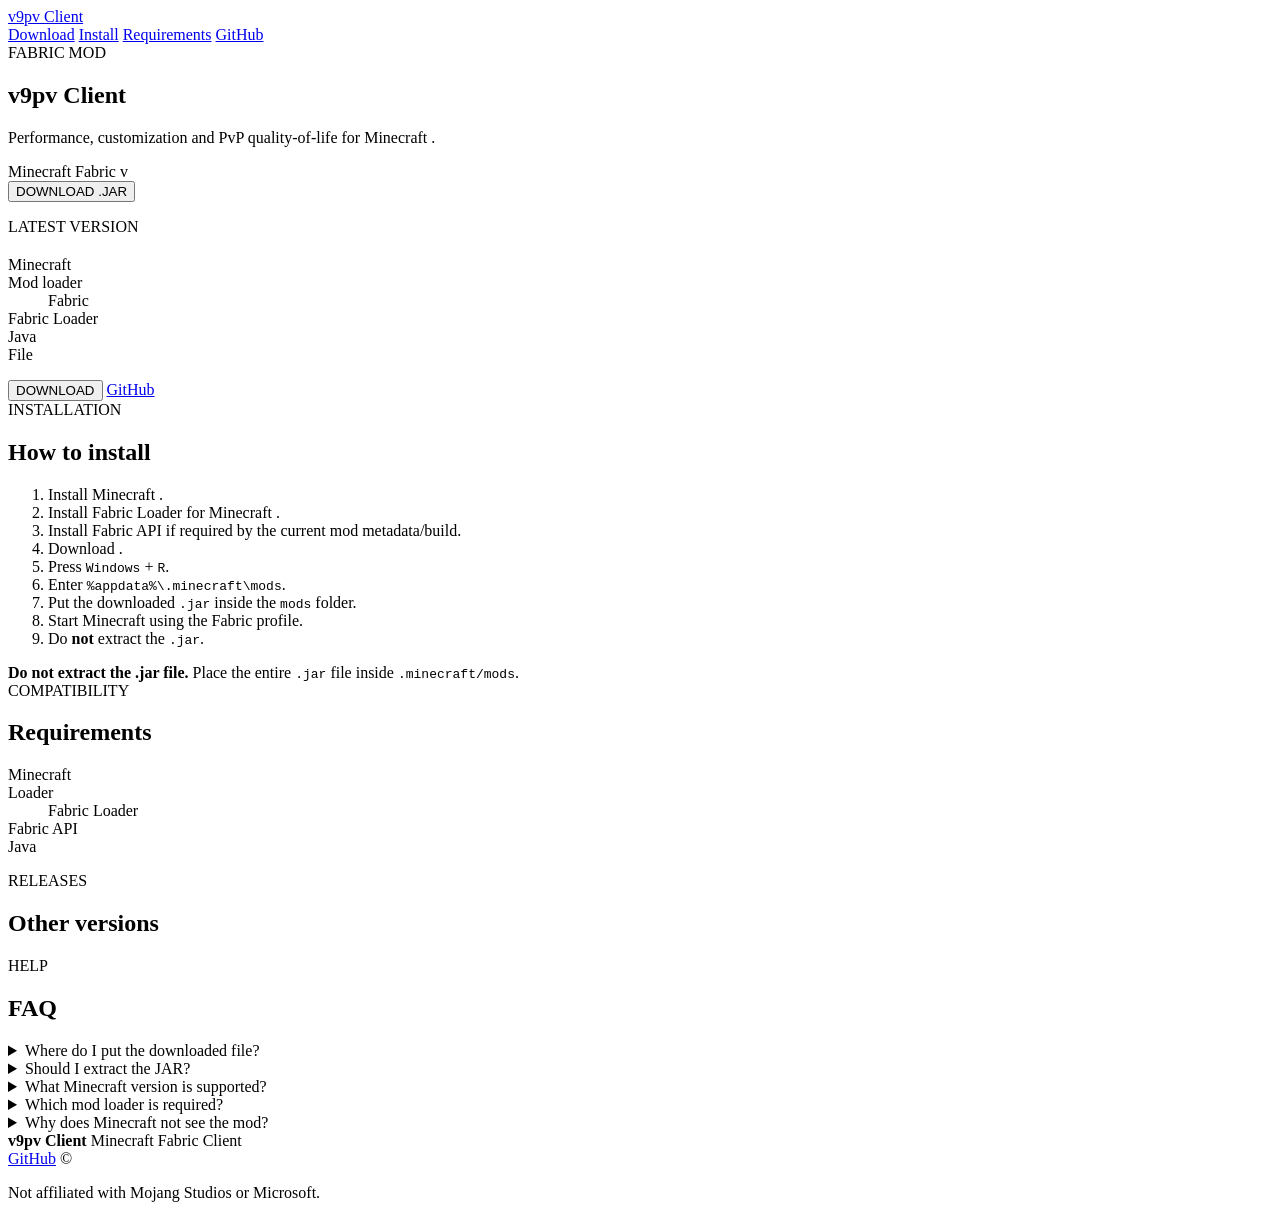
==== index.html @ d53e1587 "Add v9pv download site: index.html" ====
<!doctype html>
<html lang="en">
<head>
    <meta charset="utf-8">
    <meta name="viewport" content="width=device-width, initial-scale=1">
    <meta name="theme-color" content="#0F0B1A">
    <meta name="description" content="Download v9pv Client, a Fabric mod for Minecraft.">
    <title>v9pv Client — Download</title>
    <link rel="stylesheet" href="style.css">
</head>
<body>
    <header class="site-header">
        <nav class="nav container" aria-label="Main navigation">
            <a class="brand" href="#top" data-config="name">v9pv Client</a>
            <div class="nav-links">
                <a href="#download">Download</a>
                <a href="#install">Install</a>
                <a href="#requirements">Requirements</a>
                <a href="#" data-github-link>GitHub</a>
            </div>
        </nav>
    </header>

    <main id="top">
        <section class="hero container" aria-labelledby="hero-title">
            <div class="hero-card">
                <span class="eyebrow">FABRIC MOD</span>
                <h1 id="hero-title" data-config="name">v9pv Client</h1>
                <p class="hero-subtitle">
                    Performance, customization and PvP quality-of-life for Minecraft
                    <span data-config="minecraftVersion"></span>.
                </p>

                <div class="badges" aria-label="Compatibility">
                    <span class="badge">Minecraft <span data-config="minecraftVersion"></span></span>
                    <span class="badge">Fabric</span>
                    <span class="badge">v<span data-config="version"></span></span>
                </div>

                <button class="button button-primary button-large" type="button" data-download-button>
                    DOWNLOAD .JAR
                </button>

                <p class="file-line">
                    <code data-config="fileName"></code>
                    <span class="file-size" data-file-size hidden>• <span data-config="fileSize"></span></span>
                </p>
            </div>
        </section>

        <section id="download" class="section container" aria-labelledby="download-title">
            <div class="section-heading">
                <span class="eyebrow">LATEST VERSION</span>
                <h2 id="download-title"><span data-config="name"></span> <span data-config="version"></span></h2>
            </div>

            <article class="card download-card">
                <dl class="details-grid">
                    <div><dt>Minecraft</dt><dd data-config="minecraftVersion"></dd></div>
                    <div><dt>Mod loader</dt><dd>Fabric</dd></div>
                    <div><dt>Fabric Loader</dt><dd data-config="fabricLoaderVersion"></dd></div>
                    <div><dt>Java</dt><dd data-config="javaVersion"></dd></div>
                    <div class="wide"><dt>File</dt><dd><code data-config="fileName"></code></dd></div>
                    <div class="wide" data-release-date-row hidden><dt>Release date</dt><dd data-config="releaseDate"></dd></div>
                </dl>

                <div class="button-row">
                    <button class="button button-primary" type="button" data-download-button>DOWNLOAD</button>
                    <a class="button button-secondary" href="#" data-github-link>GitHub</a>
                </div>
            </article>

            <article class="card checksum-card" data-checksum-section hidden>
                <div>
                    <span class="card-label">SHA-256</span>
                    <code class="checksum" data-config="sha256"></code>
                </div>
                <button class="button button-small button-secondary" type="button" data-copy-checksum>COPY</button>
            </article>
        </section>

        <section id="install" class="section container" aria-labelledby="install-title">
            <div class="section-heading">
                <span class="eyebrow">INSTALLATION</span>
                <h2 id="install-title">How to install</h2>
            </div>

            <article class="card">
                <ol class="steps">
                    <li>Install Minecraft <strong data-config="minecraftVersion"></strong>.</li>
                    <li>Install Fabric Loader for Minecraft <strong data-config="minecraftVersion"></strong>.</li>
                    <li>Install Fabric API <strong data-config="fabricApiVersion"></strong> if required by the current mod metadata/build.</li>
                    <li>Download <code data-config="fileName"></code>.</li>
                    <li>Press <kbd>Windows</kbd> + <kbd>R</kbd>.</li>
                    <li>Enter <code>%appdata%\.minecraft\mods</code>.</li>
                    <li>Put the downloaded <code>.jar</code> inside the <code>mods</code> folder.</li>
                    <li>Start Minecraft using the Fabric profile.</li>
                    <li>Do <strong>not</strong> extract the <code>.jar</code>.</li>
                </ol>

                <aside class="info-box" aria-label="Installation warning">
                    <strong>Do not extract the .jar file.</strong>
                    <span>Place the entire <code>.jar</code> file inside <code>.minecraft/mods</code>.</span>
                </aside>
            </article>
        </section>

        <section id="requirements" class="section container" aria-labelledby="requirements-title">
            <div class="section-heading">
                <span class="eyebrow">COMPATIBILITY</span>
                <h2 id="requirements-title">Requirements</h2>
            </div>

            <article class="card">
                <dl class="requirements-list">
                    <div><dt>Minecraft</dt><dd data-config="minecraftVersion"></dd></div>
                    <div><dt>Loader</dt><dd>Fabric Loader <span data-config="fabricLoaderVersion"></span></dd></div>
                    <div><dt>Fabric API</dt><dd data-config="fabricApiVersion"></dd></div>
                    <div><dt>Java</dt><dd data-config="javaVersion"></dd></div>
                </dl>
            </article>
        </section>

        <section class="section container" aria-labelledby="versions-title">
            <div class="section-heading">
                <span class="eyebrow">RELEASES</span>
                <h2 id="versions-title">Other versions</h2>
            </div>
            <div class="releases" data-releases-list></div>
        </section>

        <section class="section container" aria-labelledby="faq-title">
            <div class="section-heading">
                <span class="eyebrow">HELP</span>
                <h2 id="faq-title">FAQ</h2>
            </div>

            <div class="faq-list">
                <details class="card">
                    <summary>Where do I put the downloaded file?</summary>
                    <p>Put the <code>.jar</code> file in your Minecraft <code>mods</code> folder.</p>
                </details>
                <details class="card">
                    <summary>Should I extract the JAR?</summary>
                    <p>No. Put the complete <code>.jar</code> file in the <code>mods</code> folder.</p>
                </details>
                <details class="card">
                    <summary>What Minecraft version is supported?</summary>
                    <p>Minecraft <span data-config="minecraftVersion"></span>.</p>
                </details>
                <details class="card">
                    <summary>Which mod loader is required?</summary>
                    <p>Fabric.</p>
                </details>
                <details class="card">
                    <summary>Why does Minecraft not see the mod?</summary>
                    <p>
                        Check that Minecraft, Fabric Loader and required dependencies match the versions listed on this page,
                        and that the <code>.jar</code> is inside the correct <code>mods</code> folder.
                    </p>
                </details>
            </div>
        </section>
    </main>

    <footer class="footer">
        <div class="container footer-inner">
            <div>
                <strong data-config="name">v9pv Client</strong>
                <span>Minecraft Fabric Client</span>
            </div>
            <div class="footer-links">
                <a href="#" data-github-link>GitHub</a>
                <span>© <span data-current-year></span></span>
            </div>
        </div>
        <p class="container disclaimer">Not affiliated with Mojang Studios or Microsoft.</p>
    </footer>

    <div class="modal-backdrop" data-download-modal hidden>
        <div class="modal" role="dialog" aria-modal="true" aria-labelledby="modal-title" aria-describedby="modal-description">
            <button class="modal-close" type="button" aria-label="Close" data-modal-close>×</button>
            <span class="eyebrow">DOWNLOAD</span>
            <h2 id="modal-title">Download unavailable</h2>
            <p id="modal-description">The .jar file has not been uploaded yet.</p>
            <div class="button-row">
                <a class="button button-secondary" href="#" data-github-link>GitHub</a>
                <button class="button button-primary" type="button" data-modal-close>Close</button>
            </div>
        </div>
    </div>

    <script src="config.js"></script>
    <script src="script.js"></script>
</body>
</html>
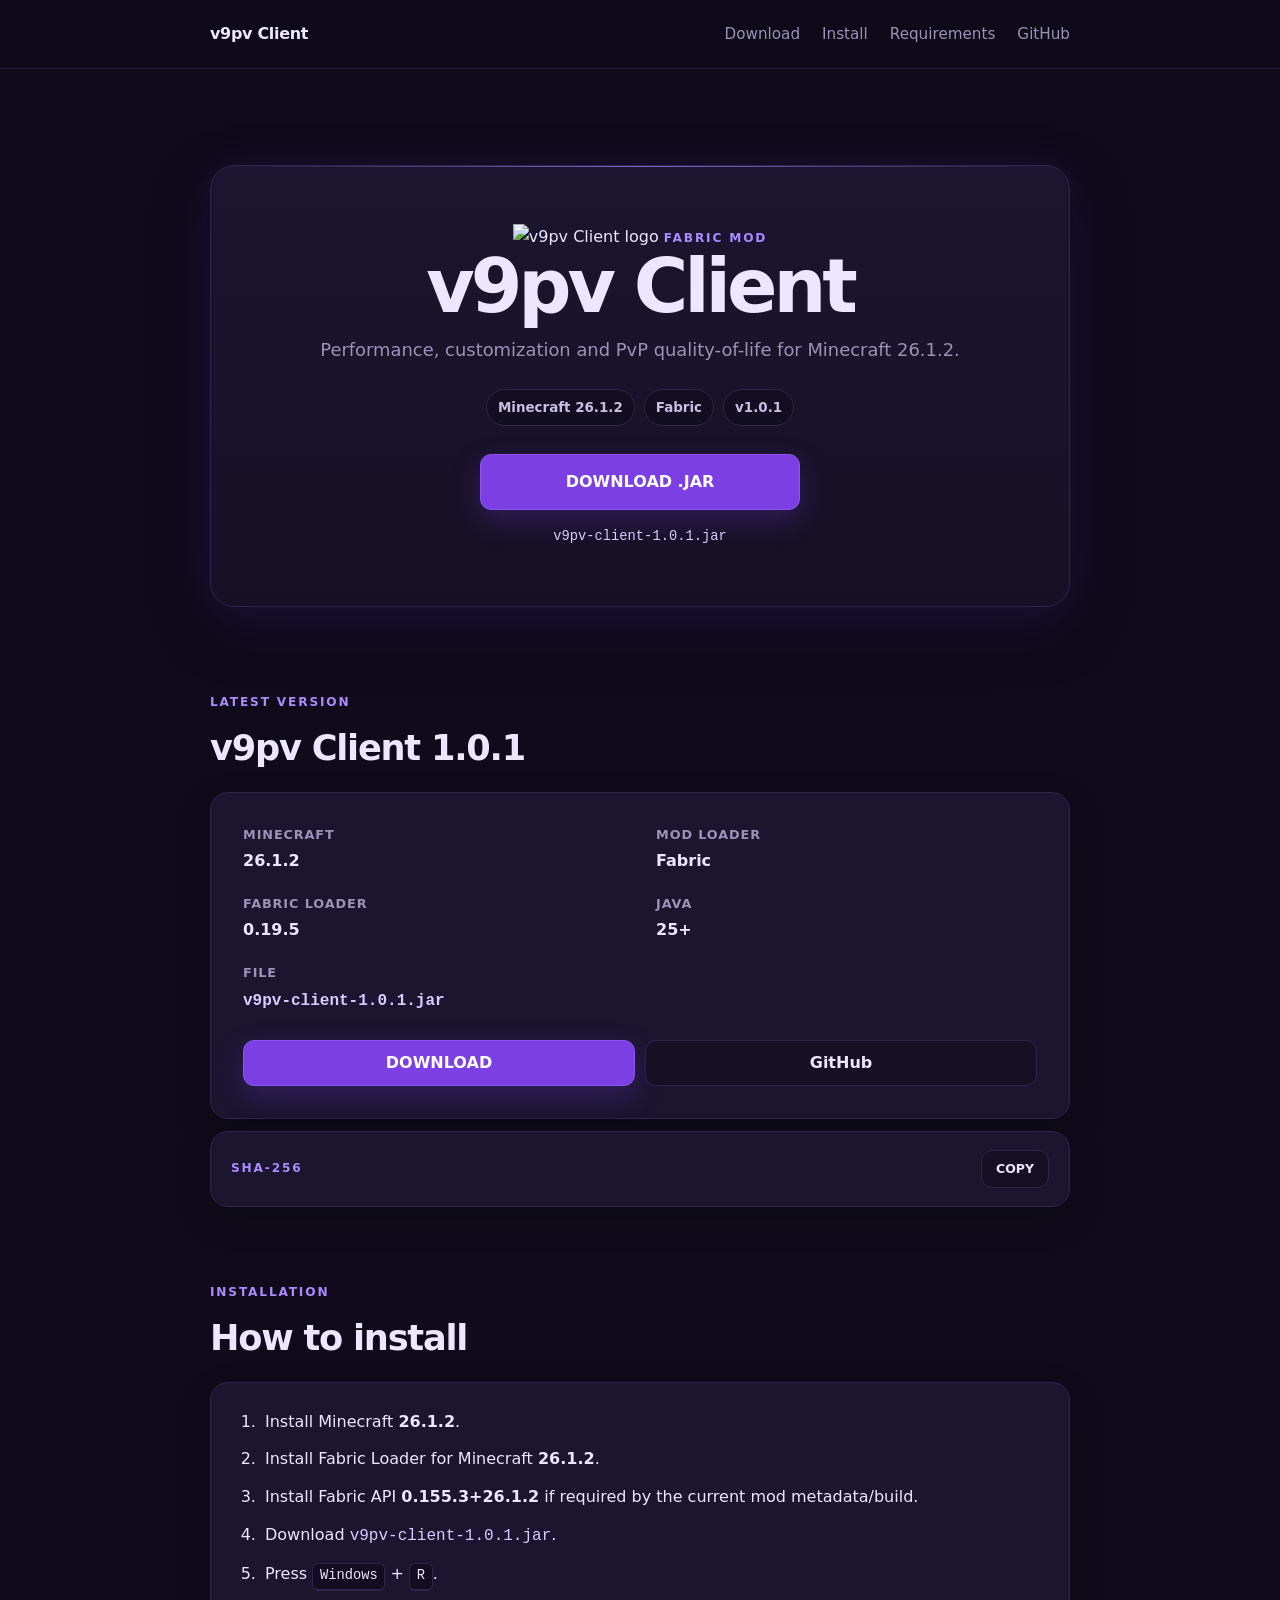
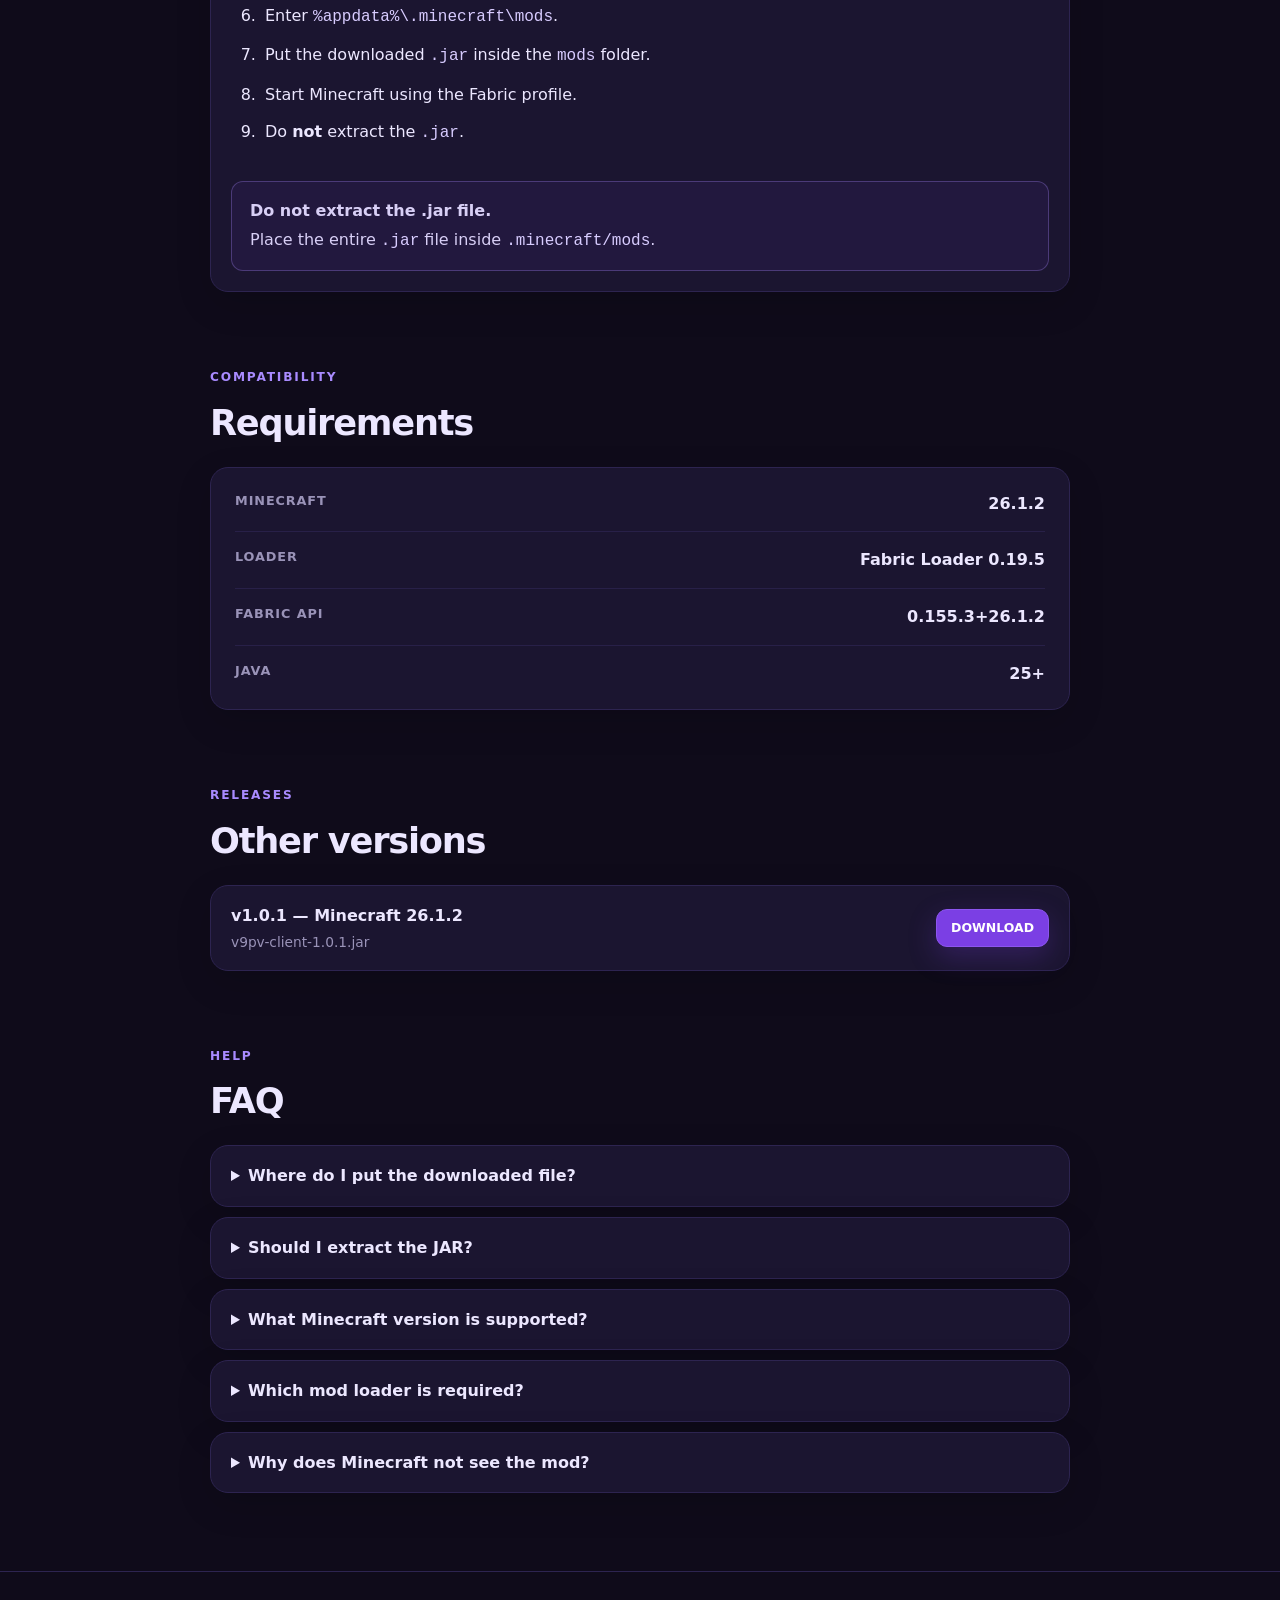
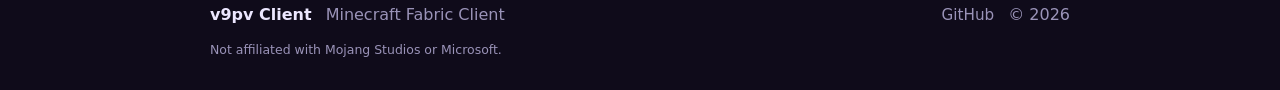
==== commit 00d7beea: "Add v9pv logo and favicon" ====
--- a/index.html
+++ b/index.html
@@ -4,6 +4,7 @@
     <meta charset="utf-8">
     <meta name="viewport" content="width=device-width, initial-scale=1">
     <meta name="theme-color" content="#0F0B1A">
+    <link rel="icon" type="image/png" href="[data-uri]իդrOB2A9No9J3H2WYsCaqwNf7xJZdIYKczF15wp8mzHqiu1EhzwyYFQDXjI+bVhPhllx0Utlufw+PBBlMVMJAzZI9QWgxjVyAjaHCjLEgVmsVSe21QArn31qKEp5tD0vHDamevo/+AEEoZFApRtuUHAu146RJg1ZMnADfQ6JYNQpCJELrwKAifHASEi7QaluWrlAh1RUKglVF5gxirvw5hqQt4U9EGy4wVEICEHDL0U0AyOChFZx5p4EQx7XjiF572ixHC9QqOIdW2b7nUp2oZipsKWT15UHzMOipUU1JPL4g4za4AnU9nTGLFl3RwHR43jGw/[base64]/0A6RJh2pV66KTtmsSpttF0J0hEyN1bwjNy8Q0Bsrnn7rkU+jCNZ2gLS5Bd2aTjCDkanzRGNcRwKqgevae09DiQXMFWdoUJ3Cy3/9b9tuAm1BFnfEm5Vra3JGEKRHwUWDoUCJD3/pGco1faa2BgIYDmqQxN2PXKOOMRXR2RQ+dd+rNFOEJqyzWzbK4xnH5YAkDptFKloPA95+zyJKLGKhPEsA8ctnXwKFVGW2Fs1OGARb9UYZ0bQBnnkZ2cMLm+Ly+vcQ3AQYC2+V7RMrFT/43SUVmMN8cWYWqQhQC+XpGVChpyAnKSrutEd1CB7rE9lDMiJIKU7zU8Tr716AocRCubNNgwkWZ/lK1MzEMaCGuyHyy+afk25KYavxDRqo+eJMHR8e4lUHdkR/aVwrTiWmvt2d7pFYF81V5jfcvphdcYyzOH4Kfu1qC3AYiIVyVyO5A67aa+YgDBcoDbbgAV7IrfHA1114K666/XyGpnuJSvFFtMgWdpTntNZPgzYovHOyM3ZWKnztKHelfjHb1FjJTXp4NxY1KgDlrkjVxdgu43CHvfKCv2d/NIqCaRLkJo4BNYoaJkzDNF0UWB+N+O5LD0JOyGsRUWSgcaxhrxGoPS86N0e0CI1NoZedpcX2x/iOhlrlhroxEzpifswcnI142kiCfOfeB9AfDDFnPU0VTEfIJpfFidoA6G0HHosr//lcmRGrgxHf8fzvEAjMPTlJlfsJ/VsxAcZFmqxlFQkhqOmKUSfkodMogW5PYdsYG01muV1OuW80FQnEqy89yH41gtHwptvPwZWfeRwEqZKf3HqfYPFLIzq45kdw0wv7WOuPuDDV05X7nywaQY9CBDoolZ2Dy82FvHFpu+kdzXfLo74zJvo3iJxtXopQMv7G2ZS/r77kIE5pyIWi1GX75zBvOyE4Vvyh4mfsFFUhKswVZ2NUr2NQL2N1WPGa5/8niUCZ0SyQZgzWIxHIoqBZQbNAwEALoAXE+wrSjGZGIhhhNDMEK2EWUBS9+DmMZgWIAmYlgpU0K0gUMfGmMWgFrTDSCl6z7yAGGLEandCA65izMwBTAD38XM3S8zznJYHhEwJ40o/h2ucfT0JHcth6k9iUW11zzhwLYRhvblOiqk2L7HhXR1RA2WkpTL6W+UPTbggUio3KV965G9PFHOBCheqF6374tv+TbvGl4jzBUTuEK3732wxlL2L+bvkJHTSoDn6X2k6PXLmxNoKoS3TTN5bL4dhkRGKs0bpJCb6hv/z8ryEgAIZwfMJu8YkNsGjnPhzLEWHXwuw5YMx/sYUtUb6MBFN5oq0JyMW210Wxv8JztTt2oqXOIuRGaUZEYYlTpMejc6UGi6j7JjygWmv9w5L7YUfdW/WHd/9C/mBi0Xb3DYVFhNGt+KfuX8MY1hfaWv54C2UuhzSgW2iKKBo7LuoIIeOfs33QawjuK35oavvvYLav7Wv72r62r+1rouu/AYrUXWAzZ27gAAAAAElFTkSuQmCC">
     <meta name="description" content="Download v9pv Client, a Fabric mod for Minecraft.">
     <title>v9pv Client — Download</title>
     <link rel="stylesheet" href="style.css">
@@ -11,7 +12,7 @@
 <body>
     <header class="site-header">
         <nav class="nav container" aria-label="Main navigation">
-            <a class="brand" href="#top" data-config="name">v9pv Client</a>
+            <a class="brand" href="#top"><img class="brand-logo" src="[data-uri]իդrOB2A9No9J3H2WYsCaqwNf7xJZdIYKczF15wp8mzHqiu1EhzwyYFQDXjI+bVhPhllx0Utlufw+PBBlMVMJAzZI9QWgxjVyAjaHCjLEgVmsVSe21QArn31qKEp5tD0vHDamevo/+AEEoZFApRtuUHAu146RJg1ZMnADfQ6JYNQpCJELrwKAifHASEi7QaluWrlAh1RUKglVF5gxirvw5hqQt4U9EGy4wVEICEHDL0U0AyOChFZx5p4EQx7XjiF572ixHC9QqOIdW2b7nUp2oZipsKWT15UHzMOipUU1JPL4g4za4AnU9nTGLFl3RwHR43jGw/[base64]/0A6RJh2pV66KTtmsSpttF0J0hEyN1bwjNy8Q0Bsrnn7rkU+jCNZ2gLS5Bd2aTjCDkanzRGNcRwKqgevae09DiQXMFWdoUJ3Cy3/9b9tuAm1BFnfEm5Vra3JGEKRHwUWDoUCJD3/pGco1faa2BgIYDmqQxN2PXKOOMRXR2RQ+dd+rNFOEJqyzWzbK4xnH5YAkDptFKloPA95+zyJKLGKhPEsA8ctnXwKFVGW2Fs1OGARb9UYZ0bQBnnkZ2cMLm+Ly+vcQ3AQYC2+V7RMrFT/43SUVmMN8cWYWqQhQC+XpGVChpyAnKSrutEd1CB7rE9lDMiJIKU7zU8Tr716AocRCubNNgwkWZ/lK1MzEMaCGuyHyy+afk25KYavxDRqo+eJMHR8e4lUHdkR/aVwrTiWmvt2d7pFYF81V5jfcvphdcYyzOH4Kfu1qC3AYiIVyVyO5A67aa+YgDBcoDbbgAV7IrfHA1114K666/XyGpnuJSvFFtMgWdpTntNZPgzYovHOyM3ZWKnztKHelfjHb1FjJTXp4NxY1KgDlrkjVxdgu43CHvfKCv2d/NIqCaRLkJo4BNYoaJkzDNF0UWB+N+O5LD0JOyGsRUWSgcaxhrxGoPS86N0e0CI1NoZedpcX2x/iOhlrlhroxEzpifswcnI142kiCfOfeB9AfDDFnPU0VTEfIJpfFidoA6G0HHosr//lcmRGrgxHf8fzvEAjMPTlJlfsJ/VsxAcZFmqxlFQkhqOmKUSfkodMogW5PYdsYG01muV1OuW80FQnEqy89yH41gtHwptvPwZWfeRwEqZKf3HqfYPFLIzq45kdw0wv7WOuPuDDV05X7nywaQY9CBDoolZ2Dy82FvHFpu+kdzXfLo74zJvo3iJxtXopQMv7G2ZS/r77kIE5pyIWi1GX75zBvOyE4Vvyh4mfsFFUhKswVZ2NUr2NQL2N1WPGa5/8niUCZ0SyQZgzWIxHIoqBZQbNAwEALoAXE+wrSjGZGIhhhNDMEK2EWUBS9+DmMZgWIAmYlgpU0K0gUMfGmMWgFrTDSCl6z7yAGGLEandCA65izMwBTAD38XM3S8zznJYHhEwJ40o/h2ucfT0JHcth6k9iUW11zzhwLYRhvblOiqk2L7HhXR1RA2WkpTL6W+UPTbggUio3KV965G9PFHOBCheqF6374tv+TbvGl4jzBUTuEK3732wxlL2L+bvkJHTSoDn6X2k6PXLmxNoKoS3TTN5bL4dhkRGKs0bpJCb6hv/z8ryEgAIZwfMJu8YkNsGjnPhzLEWHXwuw5YMx/sYUtUb6MBFN5oq0JyMW210Wxv8JztTt2oqXOIuRGaUZEYYlTpMejc6UGi6j7JjygWmv9w5L7YUfdW/WHd/9C/mBi0Xb3DYVFhNGt+KfuX8MY1hfaWv54C2UuhzSgW2iKKBo7LuoIIeOfs33QawjuK35oavvvYLav7Wv72r62r+1rouu/AYrUXWAzZ27gAAAAAElFTkSuQmCC" alt="" aria-hidden="true"><span data-config="name">v9pv Client</span></a>
             <div class="nav-links">
                 <a href="#download">Download</a>
                 <a href="#install">Install</a>
@@ -24,6 +25,7 @@
     <main id="top">
         <section class="hero container" aria-labelledby="hero-title">
             <div class="hero-card">
+                <img class="hero-logo" src="[data-uri]իդrOB2A9No9J3H2WYsCaqwNf7xJZdIYKczF15wp8mzHqiu1EhzwyYFQDXjI+bVhPhllx0Utlufw+PBBlMVMJAzZI9QWgxjVyAjaHCjLEgVmsVSe21QArn31qKEp5tD0vHDamevo/+AEEoZFApRtuUHAu146RJg1ZMnADfQ6JYNQpCJELrwKAifHASEi7QaluWrlAh1RUKglVF5gxirvw5hqQt4U9EGy4wVEICEHDL0U0AyOChFZx5p4EQx7XjiF572ixHC9QqOIdW2b7nUp2oZipsKWT15UHzMOipUU1JPL4g4za4AnU9nTGLFl3RwHR43jGw/[base64]/0A6RJh2pV66KTtmsSpttF0J0hEyN1bwjNy8Q0Bsrnn7rkU+jCNZ2gLS5Bd2aTjCDkanzRGNcRwKqgevae09DiQXMFWdoUJ3Cy3/9b9tuAm1BFnfEm5Vra3JGEKRHwUWDoUCJD3/pGco1faa2BgIYDmqQxN2PXKOOMRXR2RQ+dd+rNFOEJqyzWzbK4xnH5YAkDptFKloPA95+zyJKLGKhPEsA8ctnXwKFVGW2Fs1OGARb9UYZ0bQBnnkZ2cMLm+Ly+vcQ3AQYC2+V7RMrFT/43SUVmMN8cWYWqQhQC+XpGVChpyAnKSrutEd1CB7rE9lDMiJIKU7zU8Tr716AocRCubNNgwkWZ/lK1MzEMaCGuyHyy+afk25KYavxDRqo+eJMHR8e4lUHdkR/aVwrTiWmvt2d7pFYF81V5jfcvphdcYyzOH4Kfu1qC3AYiIVyVyO5A67aa+YgDBcoDbbgAV7IrfHA1114K666/XyGpnuJSvFFtMgWdpTntNZPgzYovHOyM3ZWKnztKHelfjHb1FjJTXp4NxY1KgDlrkjVxdgu43CHvfKCv2d/NIqCaRLkJo4BNYoaJkzDNF0UWB+N+O5LD0JOyGsRUWSgcaxhrxGoPS86N0e0CI1NoZedpcX2x/iOhlrlhroxEzpifswcnI142kiCfOfeB9AfDDFnPU0VTEfIJpfFidoA6G0HHosr//lcmRGrgxHf8fzvEAjMPTlJlfsJ/VsxAcZFmqxlFQkhqOmKUSfkodMogW5PYdsYG01muV1OuW80FQnEqy89yH41gtHwptvPwZWfeRwEqZKf3HqfYPFLIzq45kdw0wv7WOuPuDDV05X7nywaQY9CBDoolZ2Dy82FvHFpu+kdzXfLo74zJvo3iJxtXopQMv7G2ZS/r77kIE5pyIWi1GX75zBvOyE4Vvyh4mfsFFUhKswVZ2NUr2NQL2N1WPGa5/8niUCZ0SyQZgzWIxHIoqBZQbNAwEALoAXE+wrSjGZGIhhhNDMEK2EWUBS9+DmMZgWIAmYlgpU0K0gUMfGmMWgFrTDSCl6z7yAGGLEandCA65izMwBTAD38XM3S8zznJYHhEwJ40o/h2ucfT0JHcth6k9iUW11zzhwLYRhvblOiqk2L7HhXR1RA2WkpTL6W+UPTbggUio3KV965G9PFHOBCheqF6374tv+TbvGl4jzBUTuEK3732wxlL2L+bvkJHTSoDn6X2k6PXLmxNoKoS3TTN5bL4dhkRGKs0bpJCb6hv/z8ryEgAIZwfMJu8YkNsGjnPhzLEWHXwuw5YMx/sYUtUb6MBFN5oq0JyMW210Wxv8JztTt2oqXOIuRGaUZEYYlTpMejc6UGi6j7JjygWmv9w5L7YUfdW/WHd/9C/mBi0Xb3DYVFhNGt+KfuX8MY1hfaWv54C2UuhzSgW2iKKBo7LuoIIeOfs33QawjuK35oavvvYLav7Wv72r62r+1rouu/AYrUXWAzZ27gAAAAAElFTkSuQmCC" alt="v9pv Client logo">
                 <span class="eyebrow">FABRIC MOD</span>
                 <h1 id="hero-title" data-config="name">v9pv Client</h1>
                 <p class="hero-subtitle">
--- a/style.css
+++ b/style.css
@@ -0,0 +1,622 @@
+:root {
+    color-scheme: dark;
+    --bg: #0F0B1A;
+    --card: #1B1530;
+    --card-soft: #171126;
+    --border: #2D2450;
+    --purple: #7B3FE4;
+    --purple-light: #A98BFF;
+    --text: #ECE7FF;
+    --muted: #9A93B8;
+    --shadow: 0 20px 60px rgba(40, 20, 85, 0.28);
+    --radius: 18px;
+    --max: 860px;
+}
+
+* {
+    box-sizing: border-box;
+}
+
+html {
+    scroll-behavior: smooth;
+    scroll-padding-top: 88px;
+}
+
+body {
+    margin: 0;
+    min-width: 0;
+    overflow-x: hidden;
+    background: var(--bg);
+    color: var(--text);
+    font-family: Inter, ui-sans-serif, system-ui, -apple-system, BlinkMacSystemFont, "Segoe UI", sans-serif;
+    line-height: 1.6;
+}
+
+button,
+a {
+    -webkit-tap-highlight-color: transparent;
+}
+
+a {
+    color: inherit;
+}
+
+code,
+kbd {
+    font-family: "SFMono-Regular", Consolas, "Liberation Mono", monospace;
+}
+
+code {
+    color: #d8ccff;
+    overflow-wrap: anywhere;
+}
+
+kbd {
+    display: inline-block;
+    padding: 0.08rem 0.42rem;
+    border: 1px solid var(--border);
+    border-bottom-width: 2px;
+    border-radius: 6px;
+    background: #120d20;
+    color: var(--text);
+    font-size: 0.86em;
+}
+
+.container {
+    width: min(calc(100% - 32px), var(--max));
+    margin-inline: auto;
+}
+
+.site-header {
+    position: sticky;
+    top: 0;
+    z-index: 20;
+    border-bottom: 1px solid rgba(45, 36, 80, 0.72);
+    background: rgba(15, 11, 26, 0.9);
+    backdrop-filter: blur(14px);
+}
+
+.nav {
+    min-height: 68px;
+    display: flex;
+    align-items: center;
+    justify-content: space-between;
+    gap: 24px;
+}
+
+.brand {
+    font-weight: 800;
+    letter-spacing: -0.02em;
+    text-decoration: none;
+    white-space: nowrap;
+}
+
+.nav-links {
+    display: flex;
+    align-items: center;
+    gap: 22px;
+}
+
+.nav-links a,
+.footer a {
+    color: var(--muted);
+    text-decoration: none;
+    font-size: 0.95rem;
+    transition: color 160ms ease;
+}
+
+.nav-links a:hover,
+.footer a:hover {
+    color: var(--text);
+}
+
+.hero {
+    padding-top: clamp(54px, 9vw, 96px);
+    padding-bottom: 48px;
+}
+
+.hero-card {
+    position: relative;
+    overflow: hidden;
+    padding: clamp(32px, 7vw, 58px);
+    text-align: center;
+    border: 1px solid var(--border);
+    border-radius: 24px;
+    background: linear-gradient(180deg, rgba(27, 21, 48, 0.98), rgba(23, 17, 38, 0.98));
+    box-shadow: var(--shadow), 0 0 46px rgba(123, 63, 228, 0.1);
+}
+
+.hero-card::before {
+    content: "";
+    position: absolute;
+    inset: 0 0 auto 0;
+    height: 1px;
+    background: linear-gradient(90deg, transparent, rgba(169, 139, 255, 0.7), transparent);
+}
+
+.eyebrow,
+.card-label {
+    display: inline-block;
+    color: var(--purple-light);
+    font-size: 0.76rem;
+    font-weight: 800;
+    letter-spacing: 0.15em;
+    text-transform: uppercase;
+}
+
+h1,
+h2,
+p {
+    margin-top: 0;
+}
+
+h1 {
+    margin-bottom: 12px;
+    font-size: clamp(2.45rem, 8vw, 4.65rem);
+    line-height: 1;
+    letter-spacing: -0.055em;
+}
+
+h2 {
+    margin-bottom: 0;
+    font-size: clamp(1.6rem, 4vw, 2.2rem);
+    letter-spacing: -0.035em;
+}
+
+.hero-subtitle {
+    max-width: 650px;
+    margin: 0 auto;
+    color: var(--muted);
+    font-size: clamp(1rem, 2.2vw, 1.12rem);
+}
+
+.badges {
+    display: flex;
+    flex-wrap: wrap;
+    justify-content: center;
+    gap: 9px;
+    margin: 24px 0 28px;
+}
+
+.badge {
+    padding: 7px 11px;
+    border: 1px solid var(--border);
+    border-radius: 999px;
+    background: rgba(15, 11, 26, 0.52);
+    color: #c7bee2;
+    font-size: 0.84rem;
+    font-weight: 700;
+}
+
+.button {
+    appearance: none;
+    min-height: 46px;
+    display: inline-flex;
+    align-items: center;
+    justify-content: center;
+    gap: 8px;
+    padding: 0 20px;
+    border: 1px solid transparent;
+    border-radius: 11px;
+    font: inherit;
+    font-weight: 800;
+    text-decoration: none;
+    cursor: pointer;
+    transition: transform 150ms ease, border-color 150ms ease, background 150ms ease, box-shadow 150ms ease;
+}
+
+.button:hover {
+    transform: translateY(-1px);
+}
+
+.button:focus-visible,
+.modal-close:focus-visible,
+summary:focus-visible,
+a:focus-visible {
+    outline: 3px solid rgba(169, 139, 255, 0.42);
+    outline-offset: 3px;
+}
+
+.button-primary {
+    border-color: #8c55ef;
+    background: var(--purple);
+    color: white;
+    box-shadow: 0 10px 28px rgba(123, 63, 228, 0.25);
+}
+
+.button-primary:hover {
+    background: #8a4ff0;
+    box-shadow: 0 12px 34px rgba(123, 63, 228, 0.32);
+}
+
+.button-secondary {
+    border-color: var(--border);
+    background: #151024;
+    color: var(--text);
+}
+
+.button-secondary:hover {
+    border-color: #514174;
+    background: #1b1430;
+}
+
+.button-large {
+    min-width: min(100%, 320px);
+    min-height: 56px;
+    padding-inline: 32px;
+    font-size: 1rem;
+}
+
+.button-small {
+    min-height: 38px;
+    padding-inline: 14px;
+    font-size: 0.78rem;
+}
+
+.file-line {
+    margin: 14px 0 0;
+    color: var(--muted);
+    font-size: 0.86rem;
+}
+
+.section {
+    padding-block: 38px;
+}
+
+.section-heading {
+    display: flex;
+    flex-direction: column;
+    gap: 7px;
+    margin-bottom: 16px;
+}
+
+.card {
+    border: 1px solid var(--border);
+    border-radius: var(--radius);
+    background: var(--card);
+    box-shadow: 0 12px 36px rgba(0, 0, 0, 0.14);
+}
+
+.download-card {
+    padding: clamp(22px, 5vw, 32px);
+}
+
+.details-grid {
+    display: grid;
+    grid-template-columns: repeat(2, minmax(0, 1fr));
+    gap: 20px 32px;
+    margin: 0;
+}
+
+.details-grid > div,
+.requirements-list > div {
+    min-width: 0;
+}
+
+.details-grid .wide {
+    grid-column: 1 / -1;
+}
+
+dt {
+    margin-bottom: 3px;
+    color: var(--muted);
+    font-size: 0.8rem;
+    font-weight: 700;
+    text-transform: uppercase;
+    letter-spacing: 0.07em;
+}
+
+dd {
+    margin: 0;
+    font-weight: 750;
+    overflow-wrap: anywhere;
+}
+
+.button-row {
+    display: flex;
+    flex-wrap: wrap;
+    gap: 10px;
+    margin-top: 26px;
+}
+
+.download-card .button-row .button {
+    flex: 1 1 180px;
+}
+
+.checksum-card {
+    margin-top: 12px;
+    padding: 18px 20px;
+    display: flex;
+    align-items: center;
+    justify-content: space-between;
+    gap: 16px;
+}
+
+.checksum {
+    display: block;
+    margin-top: 5px;
+    color: var(--text);
+    font-size: 0.78rem;
+    word-break: break-all;
+}
+
+.steps {
+    margin: 0;
+    padding: 26px 30px 12px 50px;
+}
+
+.steps li {
+    margin-bottom: 12px;
+    padding-left: 4px;
+}
+
+.info-box {
+    margin: 10px 20px 20px;
+    padding: 16px 18px;
+    display: flex;
+    flex-direction: column;
+    gap: 3px;
+    border: 1px solid rgba(169, 139, 255, 0.3);
+    border-radius: 12px;
+    background: rgba(123, 63, 228, 0.08);
+    color: #d8cff6;
+}
+
+.requirements-list {
+    margin: 0;
+    padding: 8px 24px;
+}
+
+.requirements-list > div {
+    display: flex;
+    justify-content: space-between;
+    gap: 20px;
+    padding: 15px 0;
+    border-bottom: 1px solid rgba(45, 36, 80, 0.75);
+}
+
+.requirements-list > div:last-child {
+    border-bottom: 0;
+}
+
+.requirements-list dt {
+    margin: 0;
+}
+
+.releases {
+    display: grid;
+    gap: 10px;
+}
+
+.release-row {
+    padding: 17px 20px;
+    display: flex;
+    align-items: center;
+    justify-content: space-between;
+    gap: 18px;
+}
+
+.release-meta {
+    min-width: 0;
+}
+
+.release-meta strong,
+.release-meta span {
+    display: block;
+}
+
+.release-meta span {
+    margin-top: 2px;
+    color: var(--muted);
+    font-size: 0.86rem;
+}
+
+.release-actions {
+    display: flex;
+    align-items: center;
+    gap: 8px;
+    flex-shrink: 0;
+}
+
+.faq-list {
+    display: grid;
+    gap: 10px;
+}
+
+.faq-list details {
+    padding: 0 20px;
+}
+
+.faq-list summary {
+    cursor: pointer;
+    padding: 17px 0;
+    font-weight: 750;
+}
+
+.faq-list details[open] summary {
+    border-bottom: 1px solid rgba(45, 36, 80, 0.72);
+}
+
+.faq-list p {
+    margin: 0;
+    padding: 16px 0 18px;
+    color: var(--muted);
+}
+
+.footer {
+    margin-top: 40px;
+    padding: 30px 0;
+    border-top: 1px solid var(--border);
+    color: var(--muted);
+}
+
+.footer-inner {
+    display: flex;
+    align-items: center;
+    justify-content: space-between;
+    gap: 24px;
+}
+
+.footer-inner > div:first-child,
+.footer-links {
+    display: flex;
+    align-items: center;
+    gap: 14px;
+}
+
+.footer strong {
+    color: var(--text);
+}
+
+.disclaimer {
+    margin-top: 12px;
+    margin-bottom: 0;
+    font-size: 0.78rem;
+}
+
+.modal-backdrop {
+    position: fixed;
+    inset: 0;
+    z-index: 100;
+    padding: 20px;
+    display: grid;
+    place-items: center;
+    background: rgba(7, 4, 13, 0.76);
+    backdrop-filter: blur(8px);
+}
+
+.modal-backdrop[hidden] {
+    display: none;
+}
+
+.modal {
+    position: relative;
+    width: min(100%, 470px);
+    padding: 30px;
+    border: 1px solid var(--border);
+    border-radius: 20px;
+    background: var(--card);
+    box-shadow: var(--shadow);
+}
+
+.modal h2 {
+    margin-top: 5px;
+}
+
+.modal p {
+    color: var(--muted);
+}
+
+.modal-close {
+    position: absolute;
+    top: 13px;
+    right: 13px;
+    width: 38px;
+    height: 38px;
+    border: 0;
+    border-radius: 9px;
+    background: transparent;
+    color: var(--muted);
+    font-size: 1.5rem;
+    cursor: pointer;
+}
+
+.modal-close:hover {
+    background: rgba(255, 255, 255, 0.05);
+    color: var(--text);
+}
+
+body.modal-open {
+    overflow: hidden;
+}
+
+@media (max-width: 680px) {
+    .container {
+        width: min(calc(100% - 24px), var(--max));
+    }
+
+    .nav {
+        min-height: 62px;
+    }
+
+    .nav-links {
+        gap: 12px;
+    }
+
+    .nav-links a:not([data-github-link]) {
+        display: none;
+    }
+
+    .hero {
+        padding-top: 40px;
+        padding-bottom: 28px;
+    }
+
+    .hero-card {
+        padding: 34px 20px;
+        border-radius: 20px;
+    }
+
+    .button-large {
+        width: 100%;
+    }
+
+    .details-grid {
+        grid-template-columns: 1fr;
+        gap: 16px;
+    }
+
+    .details-grid .wide {
+        grid-column: auto;
+    }
+
+    .checksum-card,
+    .release-row,
+    .footer-inner,
+    .footer-inner > div:first-child {
+        align-items: flex-start;
+        flex-direction: column;
+    }
+
+    .checksum-card .button,
+    .release-actions,
+    .release-actions .button {
+        width: 100%;
+    }
+
+    .release-actions {
+        flex-direction: row;
+    }
+
+    .steps {
+        padding: 22px 20px 10px 42px;
+    }
+
+    .requirements-list {
+        padding-inline: 20px;
+    }
+
+    .requirements-list > div {
+        flex-direction: column;
+        gap: 4px;
+    }
+
+    .footer-links {
+        width: 100%;
+        justify-content: space-between;
+    }
+}
+
+@media (prefers-reduced-motion: reduce) {
+    html {
+        scroll-behavior: auto;
+    }
+
+    *,
+    *::before,
+    *::after {
+        transition-duration: 0.01ms !important;
+        animation-duration: 0.01ms !important;
+        animation-iteration-count: 1 !important;
+    }
+}
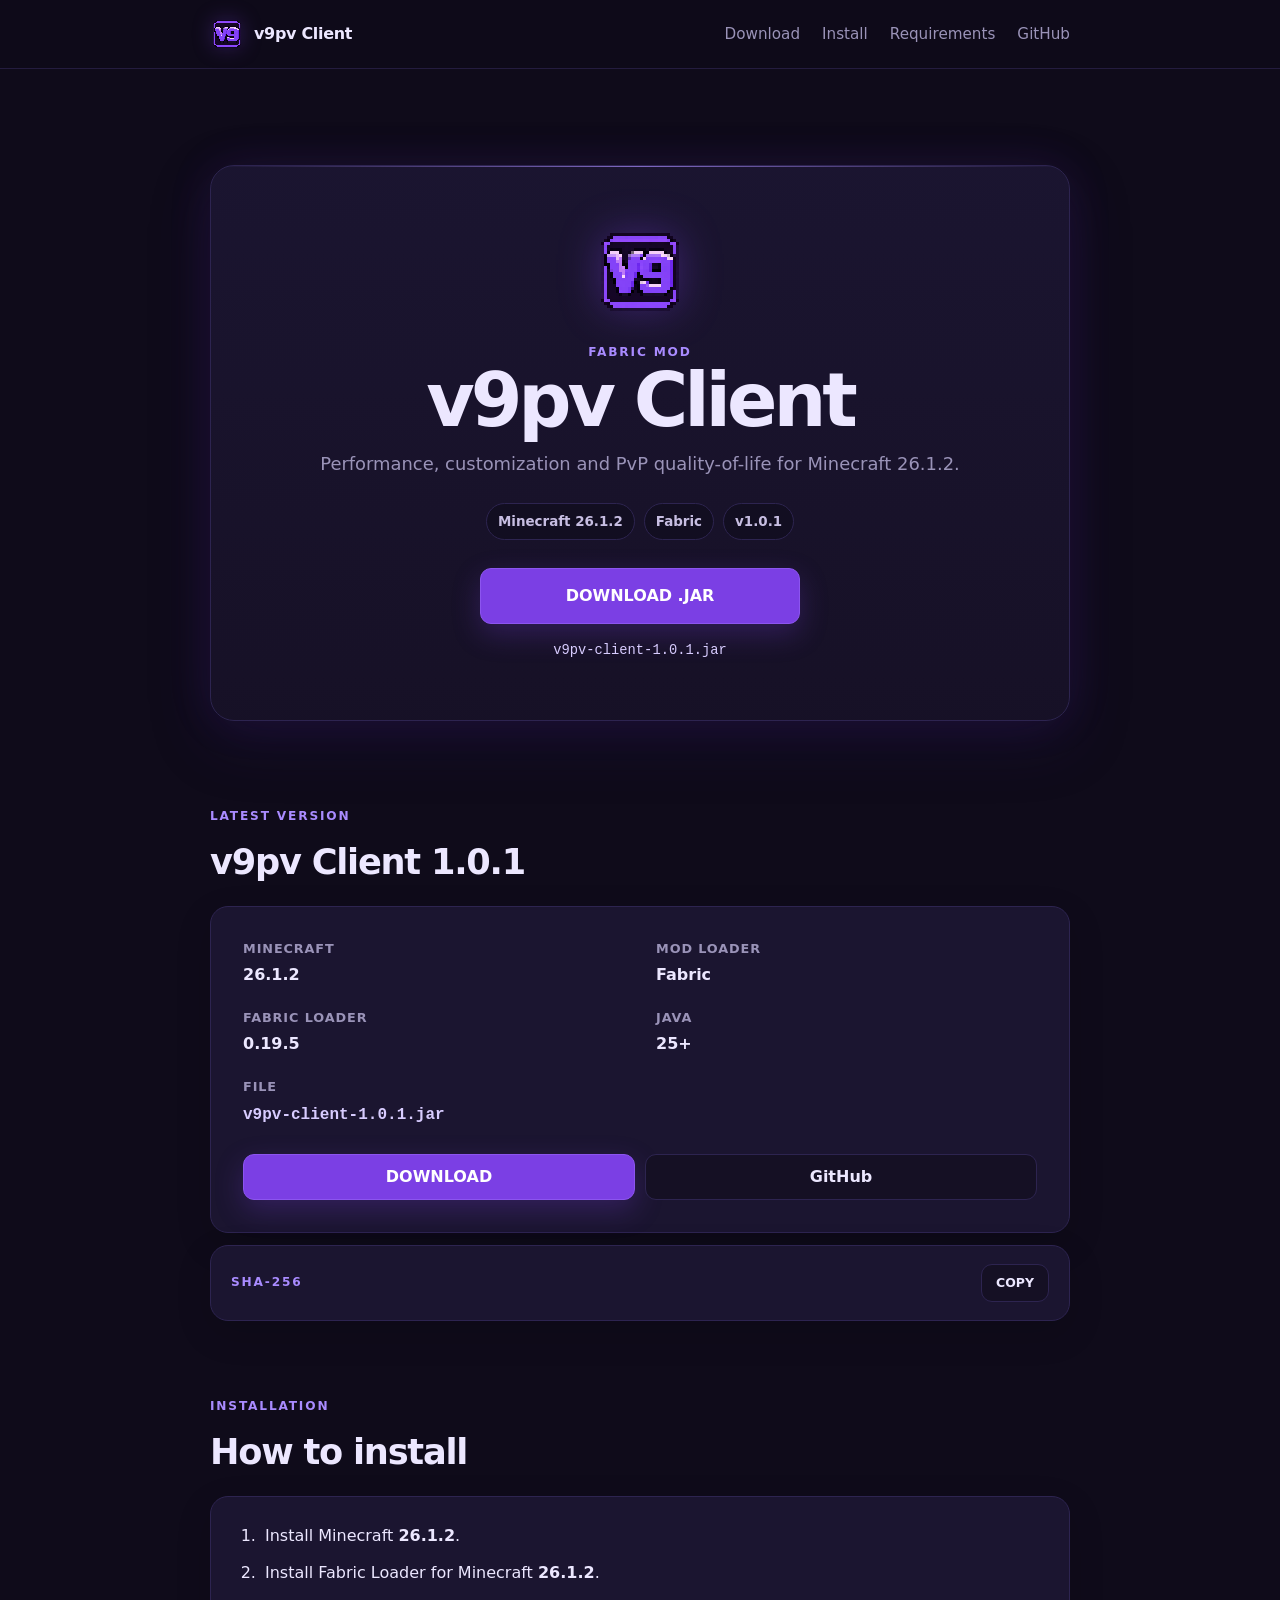
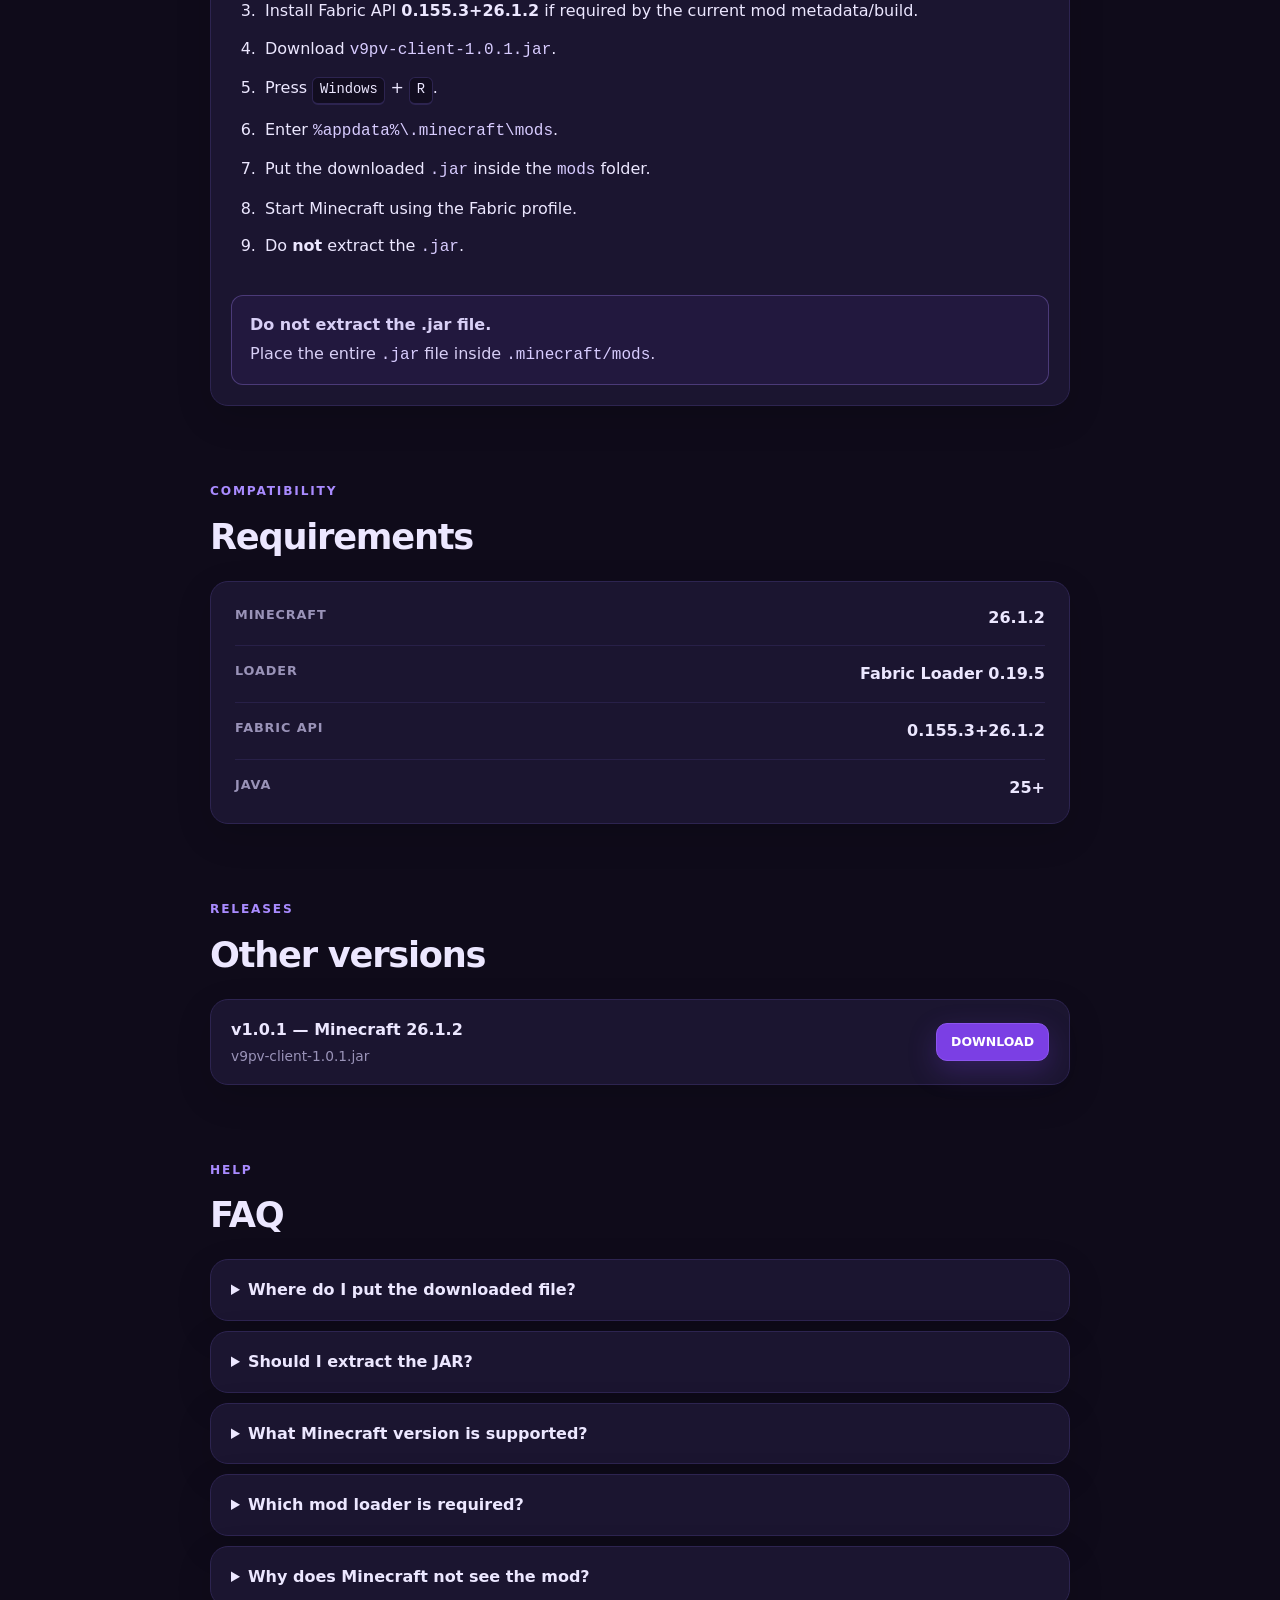
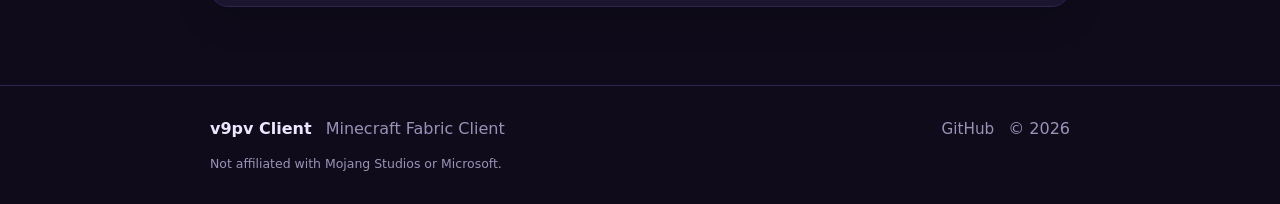
==== commit 6e31789f: "Fix v9pv favicon and logo image data" ====
--- a/index.html
+++ b/index.html
@@ -4,7 +4,7 @@
     <meta charset="utf-8">
     <meta name="viewport" content="width=device-width, initial-scale=1">
     <meta name="theme-color" content="#0F0B1A">
-    <link rel="icon" type="image/png" href="[data-uri]իդrOB2A9No9J3H2WYsCaqwNf7xJZdIYKczF15wp8mzHqiu1EhzwyYFQDXjI+bVhPhllx0Utlufw+PBBlMVMJAzZI9QWgxjVyAjaHCjLEgVmsVSe21QArn31qKEp5tD0vHDamevo/+AEEoZFApRtuUHAu146RJg1ZMnADfQ6JYNQpCJELrwKAifHASEi7QaluWrlAh1RUKglVF5gxirvw5hqQt4U9EGy4wVEICEHDL0U0AyOChFZx5p4EQx7XjiF572ixHC9QqOIdW2b7nUp2oZipsKWT15UHzMOipUU1JPL4g4za4AnU9nTGLFl3RwHR43jGw/[base64]/0A6RJh2pV66KTtmsSpttF0J0hEyN1bwjNy8Q0Bsrnn7rkU+jCNZ2gLS5Bd2aTjCDkanzRGNcRwKqgevae09DiQXMFWdoUJ3Cy3/9b9tuAm1BFnfEm5Vra3JGEKRHwUWDoUCJD3/pGco1faa2BgIYDmqQxN2PXKOOMRXR2RQ+dd+rNFOEJqyzWzbK4xnH5YAkDptFKloPA95+zyJKLGKhPEsA8ctnXwKFVGW2Fs1OGARb9UYZ0bQBnnkZ2cMLm+Ly+vcQ3AQYC2+V7RMrFT/43SUVmMN8cWYWqQhQC+XpGVChpyAnKSrutEd1CB7rE9lDMiJIKU7zU8Tr716AocRCubNNgwkWZ/lK1MzEMaCGuyHyy+afk25KYavxDRqo+eJMHR8e4lUHdkR/aVwrTiWmvt2d7pFYF81V5jfcvphdcYyzOH4Kfu1qC3AYiIVyVyO5A67aa+YgDBcoDbbgAV7IrfHA1114K666/XyGpnuJSvFFtMgWdpTntNZPgzYovHOyM3ZWKnztKHelfjHb1FjJTXp4NxY1KgDlrkjVxdgu43CHvfKCv2d/NIqCaRLkJo4BNYoaJkzDNF0UWB+N+O5LD0JOyGsRUWSgcaxhrxGoPS86N0e0CI1NoZedpcX2x/iOhlrlhroxEzpifswcnI142kiCfOfeB9AfDDFnPU0VTEfIJpfFidoA6G0HHosr//lcmRGrgxHf8fzvEAjMPTlJlfsJ/VsxAcZFmqxlFQkhqOmKUSfkodMogW5PYdsYG01muV1OuW80FQnEqy89yH41gtHwptvPwZWfeRwEqZKf3HqfYPFLIzq45kdw0wv7WOuPuDDV05X7nywaQY9CBDoolZ2Dy82FvHFpu+kdzXfLo74zJvo3iJxtXopQMv7G2ZS/r77kIE5pyIWi1GX75zBvOyE4Vvyh4mfsFFUhKswVZ2NUr2NQL2N1WPGa5/8niUCZ0SyQZgzWIxHIoqBZQbNAwEALoAXE+wrSjGZGIhhhNDMEK2EWUBS9+DmMZgWIAmYlgpU0K0gUMfGmMWgFrTDSCl6z7yAGGLEandCA65izMwBTAD38XM3S8zznJYHhEwJ40o/h2ucfT0JHcth6k9iUW11zzhwLYRhvblOiqk2L7HhXR1RA2WkpTL6W+UPTbggUio3KV965G9PFHOBCheqF6374tv+TbvGl4jzBUTuEK3732wxlL2L+bvkJHTSoDn6X2k6PXLmxNoKoS3TTN5bL4dhkRGKs0bpJCb6hv/z8ryEgAIZwfMJu8YkNsGjnPhzLEWHXwuw5YMx/sYUtUb6MBFN5oq0JyMW210Wxv8JztTt2oqXOIuRGaUZEYYlTpMejc6UGi6j7JjygWmv9w5L7YUfdW/WHd/9C/mBi0Xb3DYVFhNGt+KfuX8MY1hfaWv54C2UuhzSgW2iKKBo7LuoIIeOfs33QawjuK35oavvvYLav7Wv72r62r+1rouu/AYrUXWAzZ27gAAAAAElFTkSuQmCC">
+    <link rel="icon" type="image/png" href="[data-uri]">
     <meta name="description" content="Download v9pv Client, a Fabric mod for Minecraft.">
     <title>v9pv Client — Download</title>
     <link rel="stylesheet" href="style.css">
@@ -12,7 +12,7 @@
 <body>
     <header class="site-header">
         <nav class="nav container" aria-label="Main navigation">
-            <a class="brand" href="#top"><img class="brand-logo" src="[data-uri]իդrOB2A9No9J3H2WYsCaqwNf7xJZdIYKczF15wp8mzHqiu1EhzwyYFQDXjI+bVhPhllx0Utlufw+PBBlMVMJAzZI9QWgxjVyAjaHCjLEgVmsVSe21QArn31qKEp5tD0vHDamevo/+AEEoZFApRtuUHAu146RJg1ZMnADfQ6JYNQpCJELrwKAifHASEi7QaluWrlAh1RUKglVF5gxirvw5hqQt4U9EGy4wVEICEHDL0U0AyOChFZx5p4EQx7XjiF572ixHC9QqOIdW2b7nUp2oZipsKWT15UHzMOipUU1JPL4g4za4AnU9nTGLFl3RwHR43jGw/[base64]/0A6RJh2pV66KTtmsSpttF0J0hEyN1bwjNy8Q0Bsrnn7rkU+jCNZ2gLS5Bd2aTjCDkanzRGNcRwKqgevae09DiQXMFWdoUJ3Cy3/9b9tuAm1BFnfEm5Vra3JGEKRHwUWDoUCJD3/pGco1faa2BgIYDmqQxN2PXKOOMRXR2RQ+dd+rNFOEJqyzWzbK4xnH5YAkDptFKloPA95+zyJKLGKhPEsA8ctnXwKFVGW2Fs1OGARb9UYZ0bQBnnkZ2cMLm+Ly+vcQ3AQYC2+V7RMrFT/43SUVmMN8cWYWqQhQC+XpGVChpyAnKSrutEd1CB7rE9lDMiJIKU7zU8Tr716AocRCubNNgwkWZ/lK1MzEMaCGuyHyy+afk25KYavxDRqo+eJMHR8e4lUHdkR/aVwrTiWmvt2d7pFYF81V5jfcvphdcYyzOH4Kfu1qC3AYiIVyVyO5A67aa+YgDBcoDbbgAV7IrfHA1114K666/XyGpnuJSvFFtMgWdpTntNZPgzYovHOyM3ZWKnztKHelfjHb1FjJTXp4NxY1KgDlrkjVxdgu43CHvfKCv2d/NIqCaRLkJo4BNYoaJkzDNF0UWB+N+O5LD0JOyGsRUWSgcaxhrxGoPS86N0e0CI1NoZedpcX2x/iOhlrlhroxEzpifswcnI142kiCfOfeB9AfDDFnPU0VTEfIJpfFidoA6G0HHosr//lcmRGrgxHf8fzvEAjMPTlJlfsJ/VsxAcZFmqxlFQkhqOmKUSfkodMogW5PYdsYG01muV1OuW80FQnEqy89yH41gtHwptvPwZWfeRwEqZKf3HqfYPFLIzq45kdw0wv7WOuPuDDV05X7nywaQY9CBDoolZ2Dy82FvHFpu+kdzXfLo74zJvo3iJxtXopQMv7G2ZS/r77kIE5pyIWi1GX75zBvOyE4Vvyh4mfsFFUhKswVZ2NUr2NQL2N1WPGa5/8niUCZ0SyQZgzWIxHIoqBZQbNAwEALoAXE+wrSjGZGIhhhNDMEK2EWUBS9+DmMZgWIAmYlgpU0K0gUMfGmMWgFrTDSCl6z7yAGGLEandCA65izMwBTAD38XM3S8zznJYHhEwJ40o/h2ucfT0JHcth6k9iUW11zzhwLYRhvblOiqk2L7HhXR1RA2WkpTL6W+UPTbggUio3KV965G9PFHOBCheqF6374tv+TbvGl4jzBUTuEK3732wxlL2L+bvkJHTSoDn6X2k6PXLmxNoKoS3TTN5bL4dhkRGKs0bpJCb6hv/z8ryEgAIZwfMJu8YkNsGjnPhzLEWHXwuw5YMx/sYUtUb6MBFN5oq0JyMW210Wxv8JztTt2oqXOIuRGaUZEYYlTpMejc6UGi6j7JjygWmv9w5L7YUfdW/WHd/9C/mBi0Xb3DYVFhNGt+KfuX8MY1hfaWv54C2UuhzSgW2iKKBo7LuoIIeOfs33QawjuK35oavvvYLav7Wv72r62r+1rouu/AYrUXWAzZ27gAAAAAElFTkSuQmCC" alt="" aria-hidden="true"><span data-config="name">v9pv Client</span></a>
+            <a class="brand" href="#top"><img class="brand-logo" src="[data-uri]" alt="" aria-hidden="true"><span data-config="name">v9pv Client</span></a>
             <div class="nav-links">
                 <a href="#download">Download</a>
                 <a href="#install">Install</a>
@@ -25,7 +25,7 @@
     <main id="top">
         <section class="hero container" aria-labelledby="hero-title">
             <div class="hero-card">
-                <img class="hero-logo" src="[data-uri]իդrOB2A9No9J3H2WYsCaqwNf7xJZdIYKczF15wp8mzHqiu1EhzwyYFQDXjI+bVhPhllx0Utlufw+PBBlMVMJAzZI9QWgxjVyAjaHCjLEgVmsVSe21QArn31qKEp5tD0vHDamevo/+AEEoZFApRtuUHAu146RJg1ZMnADfQ6JYNQpCJELrwKAifHASEi7QaluWrlAh1RUKglVF5gxirvw5hqQt4U9EGy4wVEICEHDL0U0AyOChFZx5p4EQx7XjiF572ixHC9QqOIdW2b7nUp2oZipsKWT15UHzMOipUU1JPL4g4za4AnU9nTGLFl3RwHR43jGw/[base64]/0A6RJh2pV66KTtmsSpttF0J0hEyN1bwjNy8Q0Bsrnn7rkU+jCNZ2gLS5Bd2aTjCDkanzRGNcRwKqgevae09DiQXMFWdoUJ3Cy3/9b9tuAm1BFnfEm5Vra3JGEKRHwUWDoUCJD3/pGco1faa2BgIYDmqQxN2PXKOOMRXR2RQ+dd+rNFOEJqyzWzbK4xnH5YAkDptFKloPA95+zyJKLGKhPEsA8ctnXwKFVGW2Fs1OGARb9UYZ0bQBnnkZ2cMLm+Ly+vcQ3AQYC2+V7RMrFT/43SUVmMN8cWYWqQhQC+XpGVChpyAnKSrutEd1CB7rE9lDMiJIKU7zU8Tr716AocRCubNNgwkWZ/lK1MzEMaCGuyHyy+afk25KYavxDRqo+eJMHR8e4lUHdkR/aVwrTiWmvt2d7pFYF81V5jfcvphdcYyzOH4Kfu1qC3AYiIVyVyO5A67aa+YgDBcoDbbgAV7IrfHA1114K666/XyGpnuJSvFFtMgWdpTntNZPgzYovHOyM3ZWKnztKHelfjHb1FjJTXp4NxY1KgDlrkjVxdgu43CHvfKCv2d/NIqCaRLkJo4BNYoaJkzDNF0UWB+N+O5LD0JOyGsRUWSgcaxhrxGoPS86N0e0CI1NoZedpcX2x/iOhlrlhroxEzpifswcnI142kiCfOfeB9AfDDFnPU0VTEfIJpfFidoA6G0HHosr//lcmRGrgxHf8fzvEAjMPTlJlfsJ/VsxAcZFmqxlFQkhqOmKUSfkodMogW5PYdsYG01muV1OuW80FQnEqy89yH41gtHwptvPwZWfeRwEqZKf3HqfYPFLIzq45kdw0wv7WOuPuDDV05X7nywaQY9CBDoolZ2Dy82FvHFpu+kdzXfLo74zJvo3iJxtXopQMv7G2ZS/r77kIE5pyIWi1GX75zBvOyE4Vvyh4mfsFFUhKswVZ2NUr2NQL2N1WPGa5/8niUCZ0SyQZgzWIxHIoqBZQbNAwEALoAXE+wrSjGZGIhhhNDMEK2EWUBS9+DmMZgWIAmYlgpU0K0gUMfGmMWgFrTDSCl6z7yAGGLEandCA65izMwBTAD38XM3S8zznJYHhEwJ40o/h2ucfT0JHcth6k9iUW11zzhwLYRhvblOiqk2L7HhXR1RA2WkpTL6W+UPTbggUio3KV965G9PFHOBCheqF6374tv+TbvGl4jzBUTuEK3732wxlL2L+bvkJHTSoDn6X2k6PXLmxNoKoS3TTN5bL4dhkRGKs0bpJCb6hv/z8ryEgAIZwfMJu8YkNsGjnPhzLEWHXwuw5YMx/sYUtUb6MBFN5oq0JyMW210Wxv8JztTt2oqXOIuRGaUZEYYlTpMejc6UGi6j7JjygWmv9w5L7YUfdW/WHd/9C/mBi0Xb3DYVFhNGt+KfuX8MY1hfaWv54C2UuhzSgW2iKKBo7LuoIIeOfs33QawjuK35oavvvYLav7Wv72r62r+1rouu/AYrUXWAzZ27gAAAAAElFTkSuQmCC" alt="v9pv Client logo">
+                <img class="hero-logo" src="[data-uri]" alt="v9pv Client logo">
                 <span class="eyebrow">FABRIC MOD</span>
                 <h1 id="hero-title" data-config="name">v9pv Client</h1>
                 <p class="hero-subtitle">
--- a/style.css
+++ b/style.css
@@ -620,3 +620,43 @@
         animation-iteration-count: 1 !important;
     }
 }
+
+
+.brand {
+    display: inline-flex;
+    align-items: center;
+    gap: 10px;
+}
+
+.brand-logo {
+    width: 34px;
+    height: 34px;
+    flex: 0 0 34px;
+    border-radius: 8px;
+    image-rendering: pixelated;
+    filter: drop-shadow(0 0 10px rgba(123, 63, 228, 0.28));
+}
+
+.hero-logo {
+    width: 96px;
+    height: 96px;
+    display: block;
+    margin: 0 auto 18px;
+    border-radius: 18px;
+    image-rendering: pixelated;
+    filter: drop-shadow(0 0 20px rgba(123, 63, 228, 0.35));
+}
+
+@media (max-width: 680px) {
+    .brand-logo {
+        width: 30px;
+        height: 30px;
+        flex-basis: 30px;
+    }
+
+    .hero-logo {
+        width: 82px;
+        height: 82px;
+        border-radius: 15px;
+    }
+}
